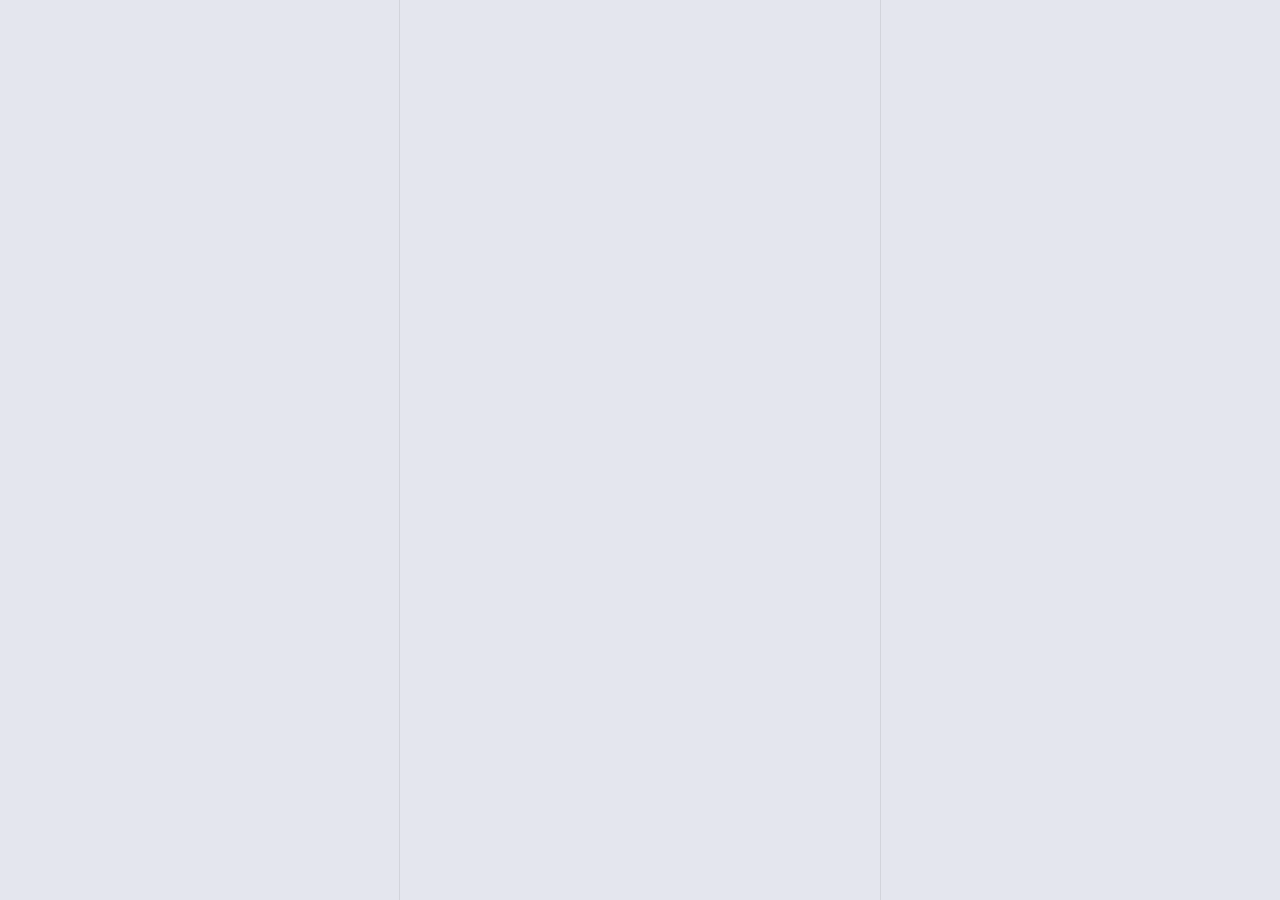
==== app/index.html @ 002bdb54 "첫 화면(앱 소개)과 웹 버전 추가 · 지원 페이지는 support.html로 Co-Authored-By: Claude Opus 5.5 <noreply@anthropic.com>" ====
<!DOCTYPE html>
<html lang="ko">
  <head>
    <meta charset="utf-8" />
    <meta name="viewport" content="width=device-width, initial-scale=1, shrink-to-fit=no, viewport-fit=cover" />
    <title>코인레벨 웹 — 실시간 시세·강제 청산·고래 체결</title>
    <meta name="description" content="코인레벨을 브라우저에서. 실시간 시세와 캔들 차트, 지지·저항 가격대, 강제 청산과 고래 체결을 설치 없이 봅니다." />
    <meta name="theme-color" content="#0A0B10" />
    <link rel="canonical" href="https://dnsxkm.github.io/brokoin-site/app/" />
    <style id="expo-reset">
      html,
      body {
        height: 100%;
      }
      body {
        overflow: hidden;
        margin: 0;
        background: #05060a;
      }
      /*
        화면은 폰 세로 비율로 짜여 있다. 넓은 창에서는 그대로 늘리지 않고
        가운데 한 단으로 둔다 — 시세 목록이 1900px로 퍼지면 읽을 수가 없다.
      */
      #root {
        display: flex;
        height: 100%;
        flex: 1;
        max-width: 480px;
        margin: 0 auto;
      }
      @media (min-width: 481px) {
        #root {
          box-shadow: 0 0 0 1px rgba(255, 255, 255, 0.08);
        }
      }
      @media (prefers-color-scheme: light) {
        body {
          background: #e4e6ee;
        }
        #root {
          box-shadow: 0 0 0 1px rgba(0, 0, 0, 0.08);
        }
      }
    </style>
  <link rel="icon" href="/brokoin-site/app/favicon.ico" /></head>

  <body>
    <noscript>코인레벨 웹은 JavaScript가 켜져 있어야 합니다.</noscript>
    <div id="root"></div>
  <script src="/brokoin-site/app/_expo/static/js/web/index-76eba5f54568ab99af054bb1202b9822.js" defer></script>
</body>
</html>
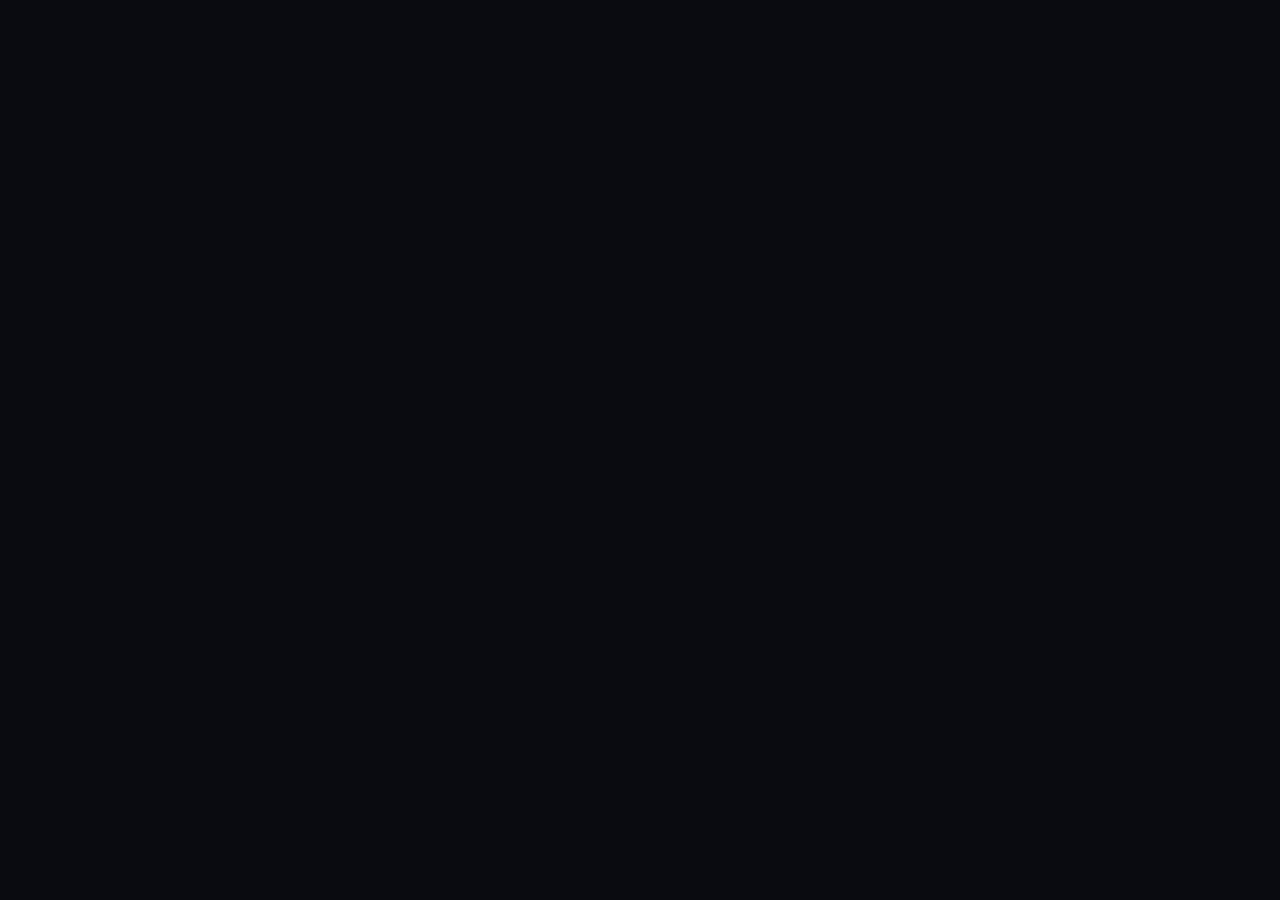
==== commit 06433713: "웹 버전: 데스크탑 창 크기에 맞는 배치 Co-Authored-By: Claude Opus 5.5 <noreply@anthropic.com>" ====
--- a/app/index.html
+++ b/app/index.html
@@ -15,31 +15,13 @@
       body {
         overflow: hidden;
         margin: 0;
-        background: #05060a;
+        background: #0a0b10;
       }
-      /*
-        화면은 폰 세로 비율로 짜여 있다. 넓은 창에서는 그대로 늘리지 않고
-        가운데 한 단으로 둔다 — 시세 목록이 1900px로 퍼지면 읽을 수가 없다.
-      */
+      /* 창 전체를 쓴다. 넓은 창에서 단을 나누는 일은 앱(useLayout)이 한다. */
       #root {
         display: flex;
         height: 100%;
         flex: 1;
-        max-width: 480px;
-        margin: 0 auto;
-      }
-      @media (min-width: 481px) {
-        #root {
-          box-shadow: 0 0 0 1px rgba(255, 255, 255, 0.08);
-        }
-      }
-      @media (prefers-color-scheme: light) {
-        body {
-          background: #e4e6ee;
-        }
-        #root {
-          box-shadow: 0 0 0 1px rgba(0, 0, 0, 0.08);
-        }
       }
     </style>
   <link rel="icon" href="/brokoin-site/app/favicon.ico" /></head>
@@ -47,6 +29,6 @@
   <body>
     <noscript>코인레벨 웹은 JavaScript가 켜져 있어야 합니다.</noscript>
     <div id="root"></div>
-  <script src="/brokoin-site/app/_expo/static/js/web/index-76eba5f54568ab99af054bb1202b9822.js" defer></script>
+  <script src="/brokoin-site/app/_expo/static/js/web/index-f3a4c8dfb07107be12138dd738923eac.js" defer></script>
 </body>
 </html>
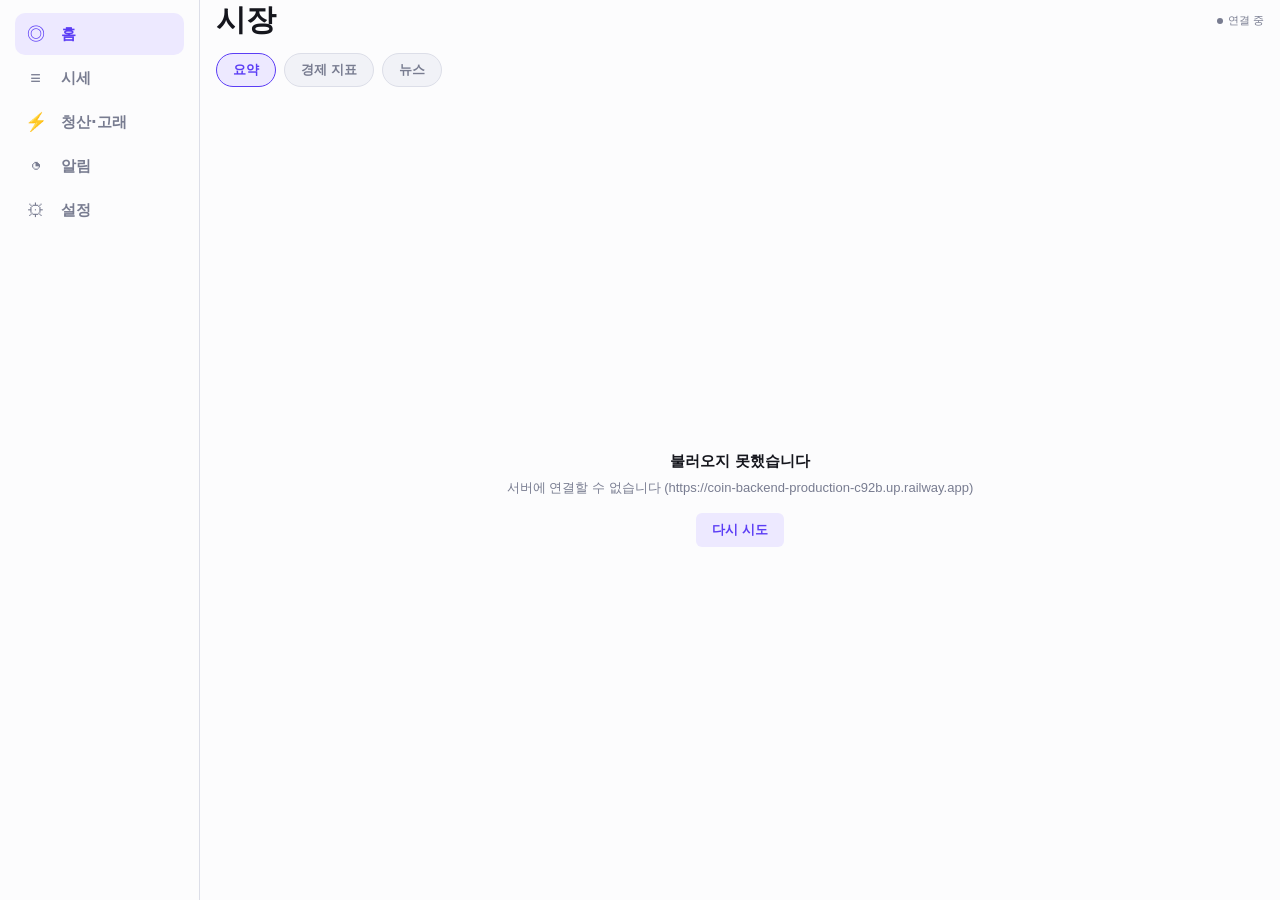
==== commit 767da48a: "coinlevel.kr 도메인 연결 Co-Authored-By: Claude Opus 5.5 <noreply@anthropic.com>" ====
--- a/app/index.html
+++ b/app/index.html
@@ -6,7 +6,7 @@
     <title>코인레벨 웹 — 실시간 시세·강제 청산·고래 체결</title>
     <meta name="description" content="코인레벨을 브라우저에서. 실시간 시세와 캔들 차트, 지지·저항 가격대, 강제 청산과 고래 체결을 설치 없이 봅니다." />
     <meta name="theme-color" content="#0A0B10" />
-    <link rel="canonical" href="https://dnsxkm.github.io/brokoin-site/app/" />
+    <link rel="canonical" href="https://coinlevel.kr/app/" />
     <style id="expo-reset">
       html,
       body {
@@ -24,11 +24,11 @@
         flex: 1;
       }
     </style>
-  <link rel="icon" href="/brokoin-site/app/favicon.ico" /></head>
+  <link rel="icon" href="/app/favicon.ico" /></head>
 
   <body>
     <noscript>코인레벨 웹은 JavaScript가 켜져 있어야 합니다.</noscript>
     <div id="root"></div>
-  <script src="/brokoin-site/app/_expo/static/js/web/index-f3a4c8dfb07107be12138dd738923eac.js" defer></script>
+  <script src="/app/_expo/static/js/web/index-e47f587a83750163f43fee0462c3072c.js" defer></script>
 </body>
 </html>
